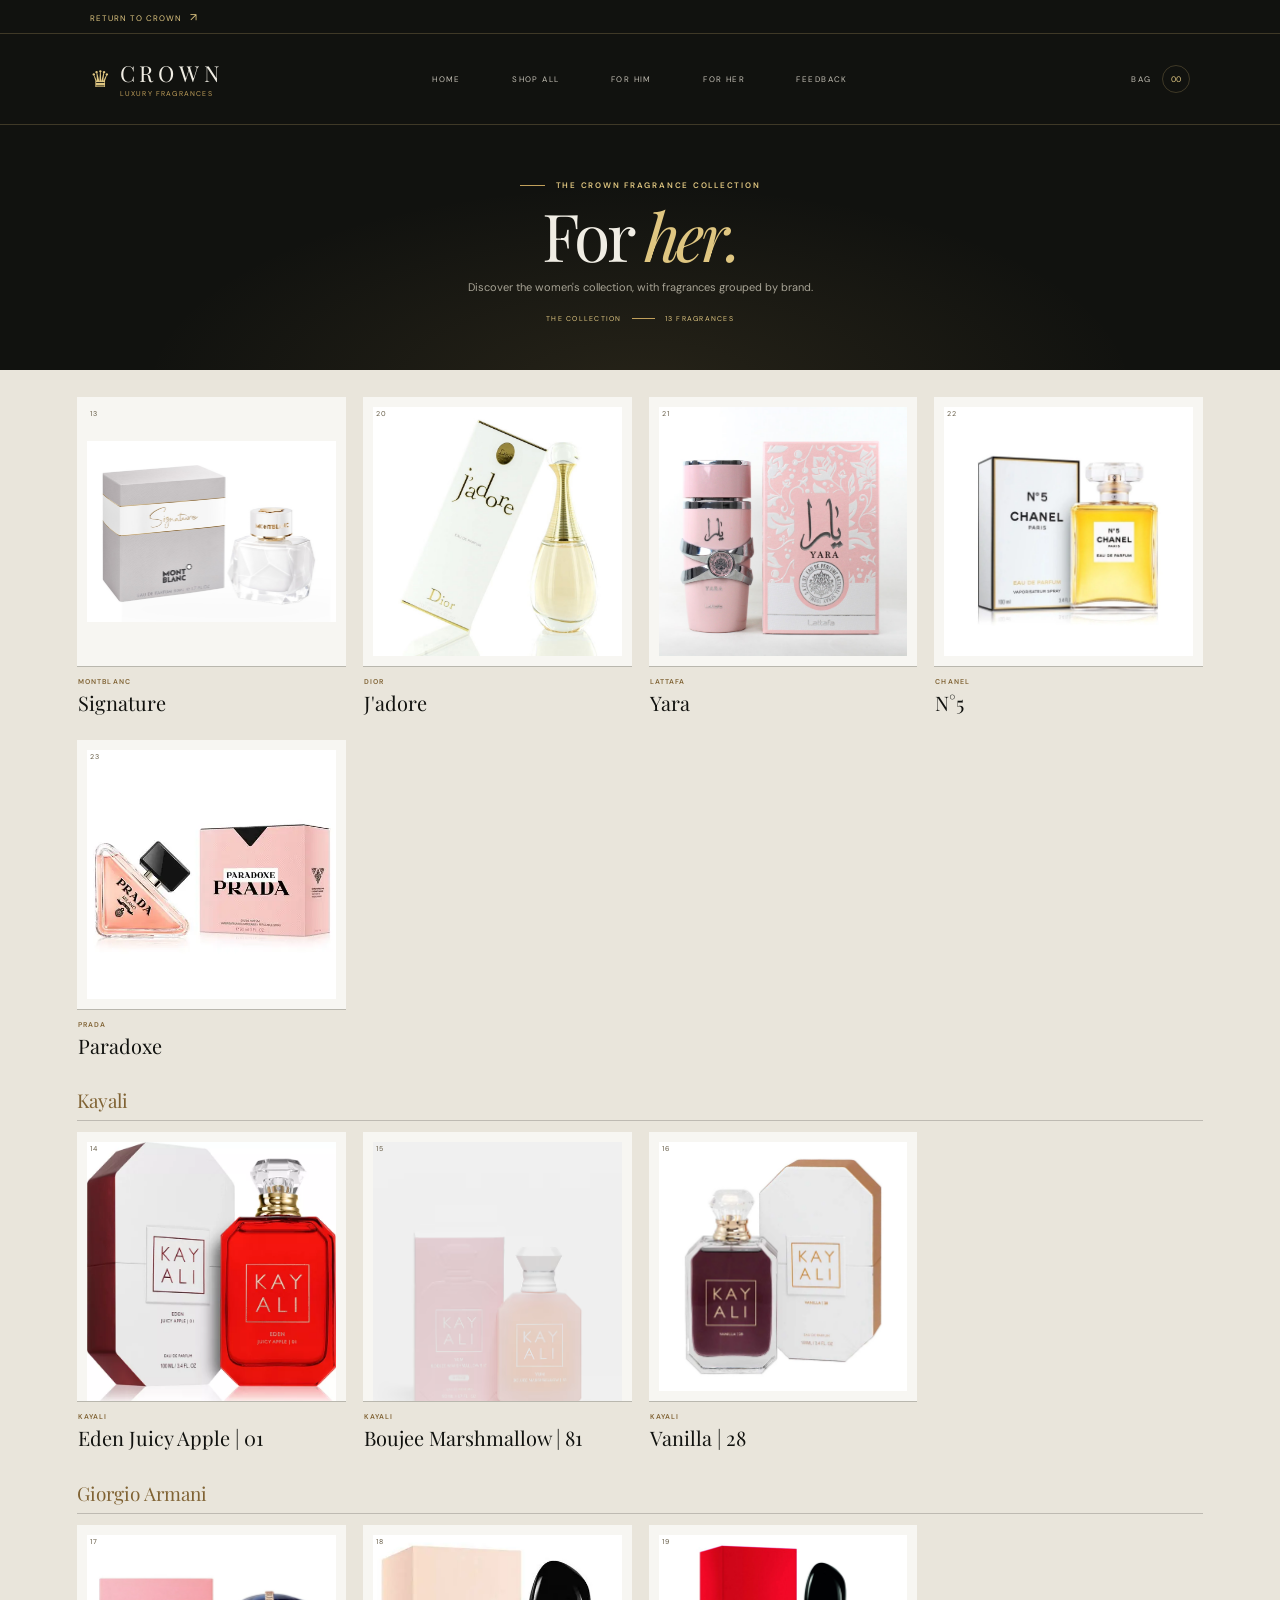
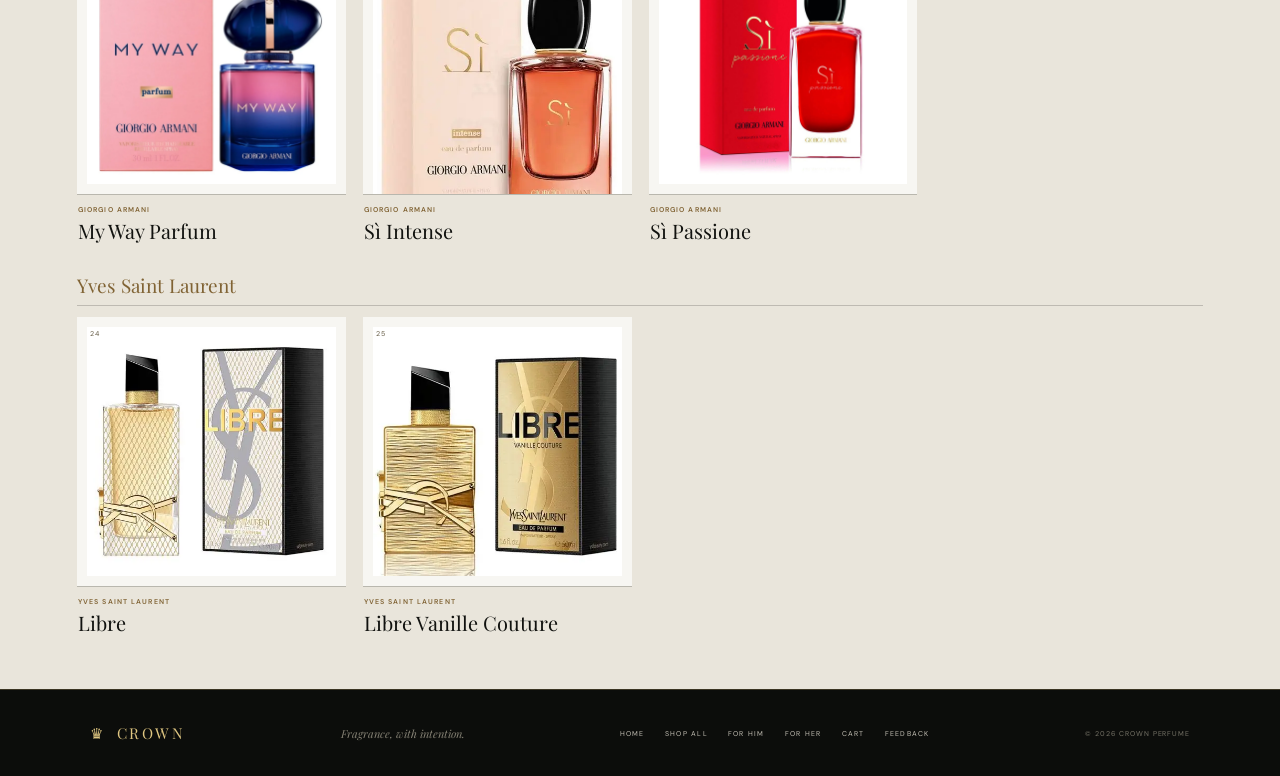
==== crown perfume/pages/forher.html @ 0d553f14 "Add files via upload" ====
<!DOCTYPE html>
<html lang="en">
<head>
    <meta charset="UTF-8">
    <meta name="viewport" content="width=device-width, initial-scale=1.0">
    <meta name="theme-color" content="#11120f">
    <meta name="description" content="Explore women's fragrances at Crown Perfume.">
    <title>For Her — Crown Perfume</title>
    <link rel="preconnect" href="https://fonts.googleapis.com">
    <link rel="preconnect" href="https://fonts.gstatic.com" crossorigin>
    <link href="https://fonts.googleapis.com/css2?family=DM+Sans:wght@400;500;600;700&family=Playfair+Display:wght@400;500;600&display=swap" rel="stylesheet">
    <link rel="stylesheet" href="../css/fragrances.css">
</head>
<body data-gender="women">
    <div class="topline">
        <a href="../index.html">Return to Crown <span aria-hidden="true">↗</span></a>
    </div>
    <header class="site-header">
        <button class="menu-toggle" type="button" aria-label="Open navigation menu" aria-expanded="false" aria-controls="primary-navigation">
            <span></span><span></span>
        </button>
        <a class="brand" href="../index.html" aria-label="Crown Perfume home">
            <span class="brand-crown" aria-hidden="true">♛</span>
            <span class="brand-name">Crown</span>
            <span class="brand-caption">Luxury fragrances</span>
        </a>
        <nav class="nav-links" id="primary-navigation" aria-label="Main navigation">
            <a href="../index.html">Home</a>
            <a href="fragrances.html">Shop All</a>
            <a href="forhim.html">For Him</a>
            <a href="forher.html" aria-current="page">For Her</a>
            <a href="feedback.html">Feedback</a>
        </nav>
        <a class="bag-link" href="cart.html" aria-label="Shopping bag">
            <span class="bag-label">Bag</span><span class="cart-count">00</span>
        </a>
    </header>
    <main>
        <section class="catalog-intro" aria-labelledby="catalog-title">
            <p class="eyebrow"><span class="eyebrow-line"></span> The Crown fragrance collection</p>
            <h1 id="catalog-title">For <em>her.</em></h1>
            <p>Discover the women's collection, with fragrances grouped by brand.</p>
            <span class="catalog-count">THE COLLECTION <i></i> <span id="catalog-count">13 FRAGRANCES</span></span>
        </section>
        <section class="catalog-list" aria-label="Women's fragrances">
            <section class="gender-category" id="women" aria-labelledby="women-title">
                <div class="brand-groups" id="women-products"></div>
            </section>
        </section>
    </main>
    <footer class="site-footer">
        <a class="footer-brand" href="../index.html" aria-label="Crown Perfume home"><span aria-hidden="true">♛</span> CROWN</a>
        <p>Fragrance, with intention.</p>
        <nav class="footer-links" aria-label="Footer navigation">
            <a href="../index.html">Home</a>
            <a href="fragrances.html">Shop All</a>
            <a href="forhim.html">For Him</a>
            <a href="forher.html" aria-current="page">For Her</a>
            <a href="cart.html">Cart</a>
            <a href="feedback.html">Feedback</a>
        </nav>
        <span class="footer-copy">© 2026 CROWN PERFUME</span>
    </footer>
    <script src="../shop.js"></script>
    <script src="../catalog.js"></script>
    <script>
        const menuToggle = document.querySelector(".menu-toggle");
        const navigation = document.querySelector("#primary-navigation");
        menuToggle.addEventListener("click", () => {
            const isOpen = navigation.classList.toggle("is-open");
            menuToggle.setAttribute("aria-expanded", String(isOpen));
            menuToggle.setAttribute("aria-label", isOpen ? "Close navigation menu" : "Open navigation menu");
        });
        navigation.querySelectorAll("a").forEach((link) => {
            link.addEventListener("click", () => {
                navigation.classList.remove("is-open");
                menuToggle.setAttribute("aria-expanded", "false");
                menuToggle.setAttribute("aria-label", "Open navigation menu");
            });
        });
    </script>
</body>
</html>
---- crown perfume/css/fragrances.css ----
:root {
    color-scheme: dark;
    --ink: #11120f;
    --ink-soft: #1b1c17;
    --gold: #c1a05b;
    --gold-light: #dfc681;
    --paper: #f0ede4;
    --muted: #a7a395;
    --line: rgba(215, 187, 119, .23);
    --serif: "Playfair Display", Georgia, serif;
    --sans: "DM Sans", Arial, sans-serif;
}

* { box-sizing: border-box; }
html { scroll-behavior: smooth; }
body {
    margin: 0;
    background: var(--ink);
    color: var(--paper);
    font-family: var(--sans);
    -webkit-font-smoothing: antialiased;
}
a { color: inherit; text-decoration: none; }
button, input { font: inherit; }
img { display: block; max-width: 100%; }

.topline {
    min-height: 34px;
    padding: 0 7%;
    display: flex;
    justify-content: space-between;
    align-items: center;
    gap: 14px;
    border-bottom: 1px solid var(--line);
    color: #c9c4b8;
    font-size: 8px;
    letter-spacing: .13em;
    text-transform: uppercase;
}
.topline p { margin: 0; }
.topline a { color: var(--gold-light); transition: color .2s ease; }
.topline a:hover { color: var(--paper); }
.topline a span { margin-left: 5px; font-size: 11px; }

.site-header {
    min-height: 91px;
    padding: 0 7%;
    display: grid;
    grid-template-columns: 1fr auto 1fr;
    align-items: center;
    border-bottom: 1px solid var(--line);
    background: var(--ink);
    position: relative;
    z-index: 4;
}
.brand { width: fit-content; display: grid; grid-template-columns: 25px auto; align-items: center; column-gap: 5px; line-height: 1; }
.brand-crown { grid-row: span 2; color: var(--gold-light); font-size: 23px; }
.brand-name { color: var(--paper); font-family: var(--serif); font-size: 22px; letter-spacing: .22em; text-transform: uppercase; }
.brand-caption { margin-top: 6px; color: var(--gold); font-size: 7px; letter-spacing: .17em; text-transform: uppercase; }
.nav-links { display: flex; align-items: center; gap: clamp(24px, 4vw, 57px); }
.nav-links a, .bag-link, .footer-links a {
    color: #c4c0b5;
    font-size: 8px;
    letter-spacing: .18em;
    text-transform: uppercase;
    transition: color .2s ease;
}
.nav-links a:hover, .bag-link:hover, .footer-links a:hover { color: var(--gold-light); }
.bag-link { justify-self: end; display: flex; align-items: center; gap: 11px; }
.cart-count {
    min-width: 28px;
    height: 28px;
    display: grid;
    place-items: center;
    border: 1px solid var(--line);
    border-radius: 50%;
    color: var(--gold-light);
    font-size: 8px;
    letter-spacing: .06em;
}
.menu-toggle { display: none; }

.eyebrow {
    margin: 0 0 20px;
    display: flex;
    align-items: center;
    gap: 11px;
    color: var(--gold-light);
    font-size: 8px;
    font-weight: 600;
    letter-spacing: .22em;
    text-transform: uppercase;
}
.eyebrow-line { width: 25px; height: 1px; display: inline-block; background: var(--gold); }

.catalog-intro {
    min-height: 330px;
    padding: 78px 8% 67px;
    display: flex;
    flex-direction: column;
    justify-content: center;
    align-items: center;
    background:
        radial-gradient(ellipse at 50% 110%, rgba(193, 160, 91, .12), transparent 55%),
        var(--ink);
    text-align: center;
}
.catalog-intro .eyebrow { margin-bottom: 17px; }
.catalog-intro h1 {
    margin: 0 0 16px;
    font-family: var(--serif);
    font-size: clamp(47px, 7vw, 78px);
    font-weight: 400;
    line-height: 1;
    letter-spacing: -.05em;
}
.catalog-intro h1 em { color: var(--gold-light); font-weight: 400; }
.catalog-intro > p:not(.eyebrow) { max-width: 470px; margin: 0 0 24px; color: var(--muted); font-size: 11px; line-height: 1.8; }
.catalog-count { display: flex; align-items: center; gap: 10px; color: var(--gold-light); font-size: 7px; letter-spacing: .18em; }
.catalog-count i { width: 23px; height: 1px; background: var(--gold); }
.catalog-list {
    padding: 0 7% 90px;
    display: flex;
    flex-direction: column;
    gap: 1px;
    background: #e9e5db;
    color: var(--ink);
}
.category-jump { padding: 19px 7%; display: flex; justify-content: center; gap: 14px; background: var(--ink-soft); }
.category-jump a {
    min-height: 42px;
    padding: 0 16px;
    display: inline-flex;
    align-items: center;
    gap: 14px;
    border: 1px solid var(--line);
    color: var(--gold-light);
    font-size: 8px;
    letter-spacing: .13em;
    text-transform: uppercase;
}
.category-jump a:hover { border-color: var(--gold-light); }
.gender-category { padding: 64px 0 70px; scroll-margin-top: 20px; }
.gender-category + .gender-category { border-top: 1px solid rgba(17, 18, 15, .2); }
.gender-heading { margin-bottom: 30px; text-align: center; }
.gender-heading .eyebrow { justify-content: center; margin-bottom: 12px; }
.gender-heading h2 { margin: 0 0 8px; font-family: var(--serif); font-size: clamp(42px, 5vw, 60px); font-weight: 400; line-height: 1; }
.gender-heading h2 em { color: #806334; font-weight: 400; }
.gender-heading > p:last-child { margin: 0; color: #635943; font-size: 8px; letter-spacing: .14em; text-transform: uppercase; }
.brand-groups { display: flex; flex-direction: column; gap: 34px; }
.brand-group-title { margin: 0 0 15px; padding-bottom: 9px; border-bottom: 1px solid rgba(17, 18, 15, .2); color: #806334; font-family: var(--serif); font-size: 22px; font-weight: 400; }
.catalog-products { display: grid; grid-template-columns: repeat(4, minmax(0, 1fr)); gap: 36px 19px; }
.catalog-card-link { min-width: 0; display: block; color: inherit; text-decoration: none; }
.catalog-card { min-width: 0; }
.catalog-image {
    height: clamp(220px, 24vw, 325px);
    position: relative;
    display: grid;
    place-items: center;
    overflow: hidden;
    background: #f7f6f2;
}
.catalog-image img {
    width: 100%;
    height: 100%;
    padding: 14px;
    object-fit: contain;
    transition: transform .45s ease;
}
.catalog-card:hover .catalog-image img { transform: scale(1.035); }
.catalog-number {
    position: absolute;
    top: 12px;
    left: 13px;
    z-index: 1;
    color: #635943;
    font-size: 7px;
    letter-spacing: .15em;
}
.catalog-info { padding: 13px 1px 0; border-top: 1px solid rgba(17, 18, 15, .22); }
.catalog-brand { margin: 0 0 5px; color: #806334; font-size: 7px; font-weight: 600; letter-spacing: .16em; text-transform: uppercase; }
.catalog-info h3 { margin: 0; font-family: var(--serif); font-size: clamp(17px, 1.8vw, 22px); font-weight: 400; line-height: 1.22; }
.catalog-card-link:focus-visible { outline: 2px solid #806334; outline-offset: 4px; }

.site-footer {
    min-height: 87px;
    padding: 24px 7%;
    display: flex;
    justify-content: space-between;
    align-items: center;
    gap: 20px;
    border-top: 1px solid var(--line);
    background: #0c0d0b;
}
.footer-brand { color: var(--gold-light); font-family: var(--serif); font-size: 15px; letter-spacing: .17em; }
.footer-brand span { margin-right: 5px; }
.site-footer > p { margin: 0; color: #858174; font-family: var(--serif); font-size: 11px; font-style: italic; }
.footer-links { display: flex; gap: 20px; }
.footer-links a { font-size: 7px; }
.footer-copy { color: #777468; font-size: 7px; letter-spacing: .14em; }

@media (max-width: 820px) {
    .topline { padding: 0 5%; font-size: 7px; }
    .site-header { min-height: 79px; padding: 0 5%; grid-template-columns: 42px 1fr 42px; }
    .brand { justify-self: center; }
    .brand-name { font-size: 19px; }
    .brand-crown { font-size: 20px; }
    .bag-link { gap: 0; }
    .bag-label { display: none; }
    .menu-toggle {
        width: 30px;
        height: 30px;
        padding: 7px 3px;
        display: flex;
        flex-direction: column;
        justify-content: center;
        gap: 5px;
        border: 0;
        background: transparent;
        cursor: pointer;
    }
    .menu-toggle span { width: 21px; height: 1px; display: block; background: var(--gold-light); }
    .nav-links {
        display: none;
        position: absolute;
        top: 78px;
        left: 0;
        right: 0;
        padding: 22px 6% 25px;
        flex-direction: column;
        align-items: flex-start;
        gap: 21px;
        border-bottom: 1px solid var(--line);
        background: var(--ink-soft);
    }
    .nav-links.is-open { display: flex; }
    .catalog-list { padding: 0 6% 75px; }
    .gender-category { padding: 52px 0 58px; }
    .catalog-products { grid-template-columns: repeat(2, minmax(0, 1fr)); gap: 34px 16px; }
    .catalog-image { height: clamp(230px, 42vw, 350px); }
    .catalog-info h3 { font-size: 20px; }
    .site-footer { flex-wrap: wrap; justify-content: center; }
}

@media (max-width: 560px) {
    .topline { min-height: 32px; justify-content: center; }
    .topline a { display: none; }
    .site-header { min-height: 70px; }
    .nav-links { top: 69px; }
    .catalog-intro { min-height: 285px; padding: 58px 7% 50px; }
    .catalog-intro h1 { font-size: clamp(43px, 11vw, 58px); }
    .category-jump { padding: 16px 5%; flex-wrap: wrap; }
    .category-jump a { flex: 1; justify-content: center; padding: 0 9px; font-size: 7px; }
    .catalog-list { padding: 0 5% 60px; }
    .gender-category { padding: 40px 0 46px; }
    .brand-groups { gap: 26px; }
    .catalog-products { gap: 25px 11px; }
    .catalog-image { height: clamp(175px, 55vw, 265px); }
    .catalog-image img { padding: 7px; }
    .catalog-number { top: 8px; left: 8px; font-size: 6px; }
    .catalog-info { padding-top: 10px; }
    .catalog-brand { font-size: 6px; }
    .catalog-info h3 { font-size: 17px; }
    .site-footer { padding: 28px 8%; flex-direction: column; gap: 15px; }
    .footer-links { gap: 17px; }
}

@media (prefers-reduced-motion: reduce) {
    html { scroll-behavior: auto; }
    *, *::before, *::after { transition-duration: .01ms !important; }
}

body[data-gender] .catalog-intro {
    min-height: 245px;
    padding: 43px 8% 35px;
}
body[data-gender] .catalog-intro .eyebrow { margin-bottom: 12px; }
body[data-gender] .catalog-intro h1 {
    margin-bottom: 10px;
    font-size: clamp(46px, 6vw, 66px);
}
body[data-gender] .catalog-intro > p:not(.eyebrow) { margin-bottom: 16px; }
body[data-gender] .catalog-list { padding: 0 6% 54px; }
body[data-gender] .gender-category { padding: 27px 0 0; }
body[data-gender] .brand-groups { gap: 29px; }
body[data-gender] .brand-group-title {
    margin-bottom: 11px;
    padding-bottom: 7px;
    font-size: 19px;
}
body[data-gender] .catalog-products { gap: 25px 17px; }
body[data-gender] .catalog-image {
    height: auto;
    aspect-ratio: 1;
}
body[data-gender] .catalog-image img { padding: 10px; }
body[data-gender] .catalog-info { padding-top: 10px; }
body[data-gender] .catalog-info h3 { font-size: clamp(16px, 1.65vw, 20px); }

@media (max-width: 820px) {
    body[data-gender] .catalog-list { padding: 0 5% 45px; }
    body[data-gender] .gender-category { padding-top: 22px; }
    body[data-gender] .catalog-products { gap: 24px 14px; }
    body[data-gender] .catalog-info h3 { font-size: 18px; }
}

@media (max-width: 560px) {
    body[data-gender] .catalog-intro { min-height: 225px; padding: 38px 6% 28px; }
    body[data-gender] .catalog-intro h1 { font-size: clamp(43px, 12vw, 56px); }
    body[data-gender] .catalog-intro > p:not(.eyebrow) { margin-bottom: 13px; }
    body[data-gender] .catalog-list { padding: 0 5% 38px; }
    body[data-gender] .gender-category { padding-top: 17px; }
    body[data-gender] .brand-groups { gap: 23px; }
    body[data-gender] .catalog-products { gap: 21px 11px; }
    body[data-gender] .catalog-image img { padding: 7px; }
    body[data-gender] .catalog-info { padding-top: 8px; }
    body[data-gender] .catalog-info h3 { font-size: 16px; }
}
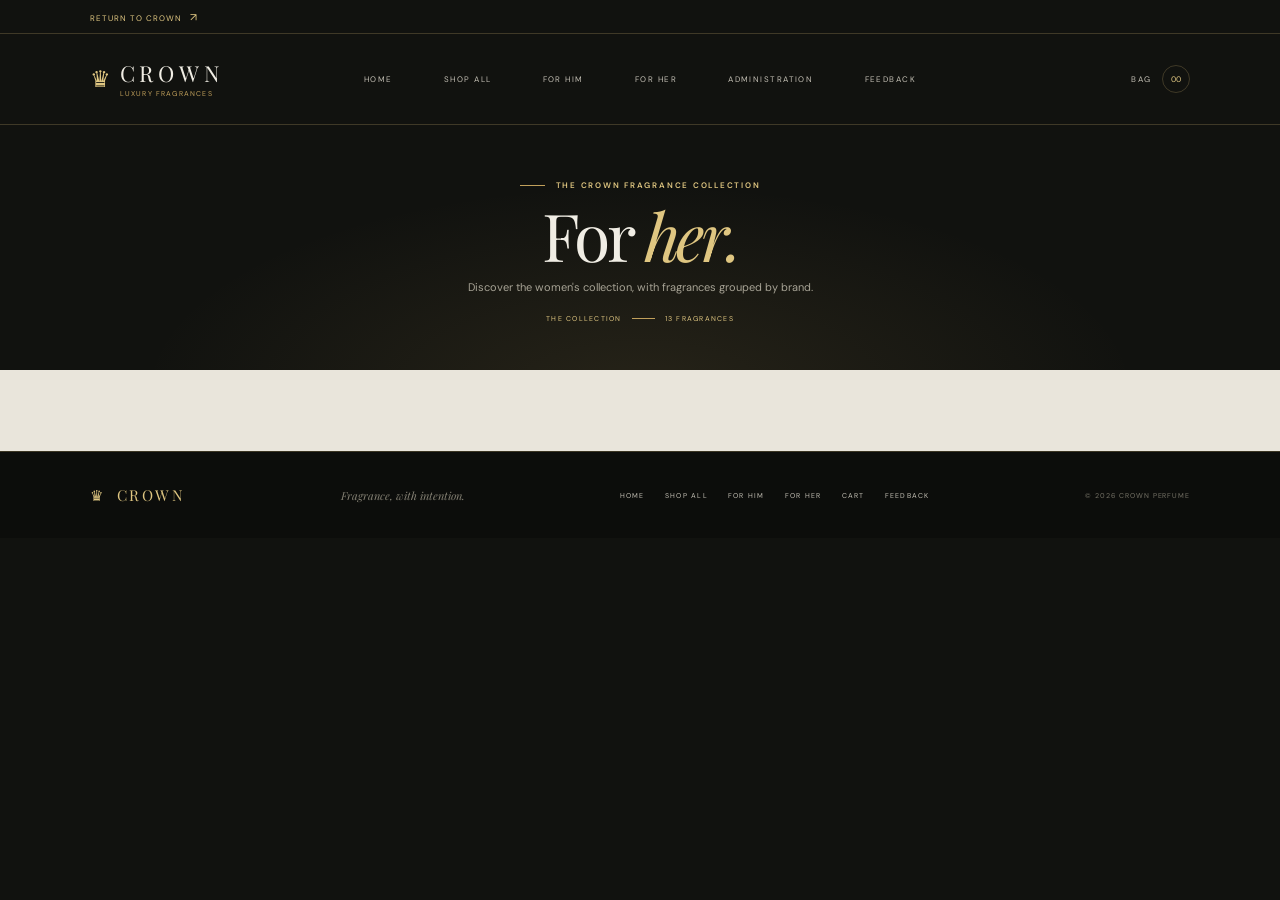
==== commit 42f6e4c3: "Add files via upload" ====
--- a/crown perfume/pages/forher.html
+++ b/crown perfume/pages/forher.html
@@ -29,6 +29,7 @@
             <a href="fragrances.html">Shop All</a>
             <a href="forhim.html">For Him</a>
             <a href="forher.html" aria-current="page">For Her</a>
+            <a href="admin.html">Administration</a>
             <a href="feedback.html">Feedback</a>
         </nav>
         <a class="bag-link" href="cart.html" aria-label="Shopping bag">
